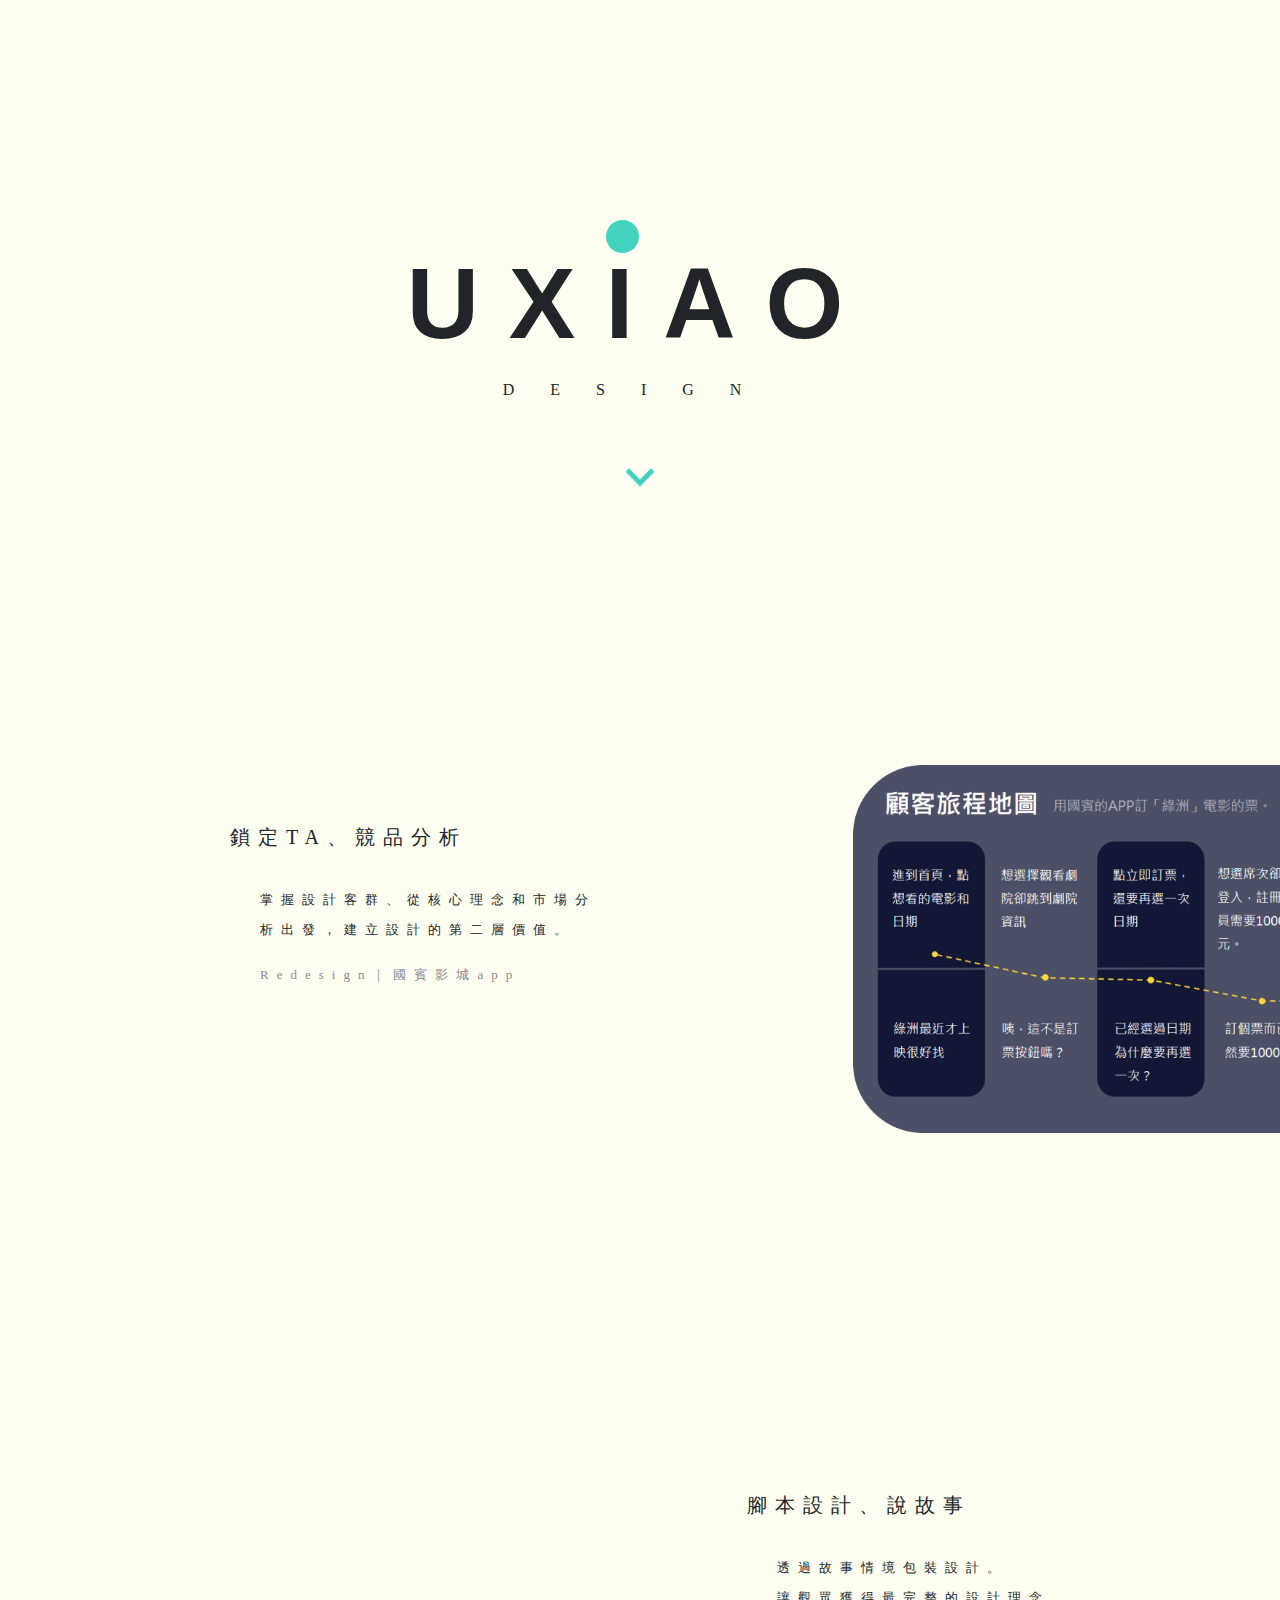
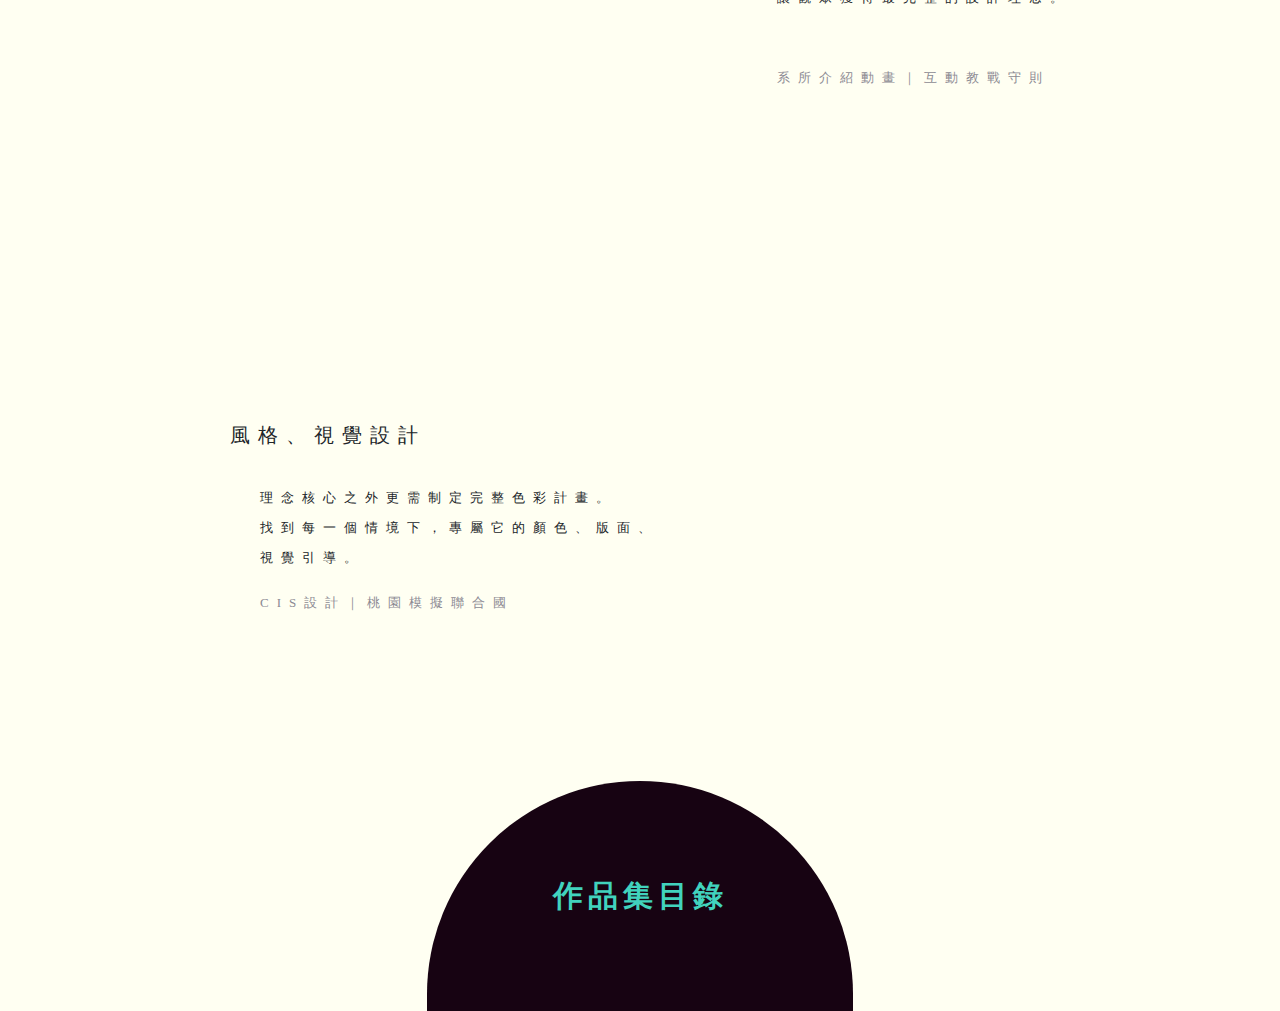
==== index.html @ 62a271b7 "Add files via upload" ====
<!DOCTYPE html>
<html lang="en">
<head>
    <meta charset="UTF-8">
    <meta name="viewport" content="width=device-width, initial-scale=1.0">
    <title>Document</title>
    <link rel="stylesheet" href="https://cdnjs.cloudflare.com/ajax/libs/animate.css/3.5.2/animate.min.css">
    <link href="https://unpkg.com/aos@2.3.1/dist/aos.css" rel="stylesheet">
    <link href="css/bootstrap.min.css" rel="stylesheet">
    
    <link rel="stylesheet" href="/css/style.css">
</head>
<body>
    <div class="container-fluid">
        <div class="hot_zone row">
            <div class="col-12">
                <div class="circle"></div>
                </div>
            <div class="col-12">
                <div class="row title">UXIAO</div>
                <div class="row subtitle">DESIGN</div>
            </div>
            <div class="row">
                <div class=" mylink" id="arrow">
                    <img class="animated bounce infinite col-12 arrow" src="/img/arrow_icon.png" alt="arrow_icon">
                </div>
            </div>
        </div>
        <div class="row" id="start">
            <div class="row first">
                <div class="col-8 word">
                    <div class="row">
                        <div class="col-12 t">
                            <h2 class=" left_title">鎖定TA、競品分析</h2>
                        </div>
                        <div class="col-12">
                            <h3 class="left_content">掌握設計客群、從核心理念和市場分析出發，建立設計的第二層價值。</h3>
                        </div>
                        <div class="col-12">
                            <h3 class="left_content ps">Redesign｜國賓影城app</h3>
                        </div>
                    </div>
                </div>
                <div class="col-4">
                    <img data-aos="fade-left" data-aos-duration="3000" class="pic" src="/img/first.png" alt="first">
                </div>
            </div>
            <div class="row second">
                <div class="col-4">
                    <img data-aos="fade-right" data-aos-duration="3000" class="pic" src="/img/second.png" alt="second">
                </div>
                <div class="col-8 word">
                    <div class="row">
                        <div class="col-12 t">
                            <h3 class="right2_title">腳本設計、說故事</h3>
                        </div>
                        <div class="col-12">
                            <h3 class="right2_content">透過故事情境包裝設計。<br>讓觀眾獲得最完整的設計理念。</h3>
                        </div>
                        <div class="col-12">
                            <h3 class="right2_content ps2">系所介紹動畫｜互動教戰守則</h3>
                        </div>
                    </div>
                    
                </div>
            </div>
            <div class="row third">
                <div class="col-8 word">
                    <div class="row">
                        <div class="col-12 t">
                            <h2 class="left3_title">風格、視覺設計</h3>
                        </div>
                        <div class="col-12">
                            <h3 class="left3_content">理念核心之外更需制定完整色彩計畫。<br>找到每一個情境下，專屬它的顏色、版面、視覺引導。</h3>
                        </div>
                        <div class="col-12">
                            <h3 class="left3_content ps3">CIS設計｜桃園模擬聯合國</h3>
                        </div>
                    </div>
                </div>
                <div class="col-4">
                    <img data-aos="fade-left" data-aos-duration="3000" class="pic" src="/img/third.png" alt="third">
                </div>
            </div>
        </div>
        <div class="row bot">
                <a href="catogory.html" style="text-decoration: none" class="learn col-4 press">作品集目錄</a>
        </div>
    </div>
    <script src="https://code.jquery.com/jquery-2.1.3.min.js"></script>
    <script src="https://unpkg.com/aos@2.3.1/dist/aos.js"></script>
    <script>
        AOS.init();
    </script>
    <script src="js/script.js"></script>
</body>
</html>
---- css/style.css ----
.mylink{
    cursor: pointer;
}

.row{
    display: flex;
    margin-left: 0;
    margin-right: 0;
    justify-content: center;
}

.container-fluid{
    padding: 0;
    margin: 0;
    background-color: #FFFFF2;
}

.hot_zone{
    background-color:#FFFFF2;
    height:665px;
}


.circle{
    margin: auto;
    margin-left: 47.3%;
    margin-top: 220px;
    border-radius: 100px;
    background-color:#41D3BD;
    width: 33px;
    height: 33px;
}

.col-12{
    height:60px;
}

.col-4{
    padding: 0;
}

@font-face {
    font-family: GenGenYoMinTW-Regular;
    src:url(/font/TW/GenYoMinTW-Regular.ttf) format("opentype");
}

@font-face {
    font-family: GenGenYoMinTW-Heavy;
    src:url(/font/TW/GenYoMinTW-Heavy.ttf) format("opentype");
}

.title{
    font-family: Roboto,sans-serif;
    font-size: 100px;
    font-weight: 700;
    letter-spacing: 30px;
}

.subtitle{
    font-family: GenYoMinTW-Heavy;
    letter-spacing: 36px;
}

.arrow{
    width: 70px;
    height: 40px;
}

.left_title{
    font-size: 20px;
    font-family: serif;
    letter-spacing: 8px;
    padding-left: 200px;
}

.left_content{
    font-size: 13px;
    line-height: 30px;
    font-family: serif;
    letter-spacing: 8px;
    padding-left: 230px;
    width: 580px;
}

.right2_title{
    font-size: 20px;
    font-family: serif;
    letter-spacing: 8px;
    padding-left: 290px;
}

.right2_content{
    font-size: 13px;
    line-height: 30px;
    font-family: serif;
    letter-spacing: 8px;
    padding-left: 320px;
    width: 650px;
}

.left3_title{
    font-size: 20px;
    font-family: serif;
    letter-spacing: 8px;
    padding-left: 200px;
}

.left3_content{
    font-size: 13px;
    line-height: 30px;
    font-family: serif;
    letter-spacing: 8px;
    padding-left: 230px;
    width: 630px;
}

.ps{
    margin-top: 15px;
    font-family: serif;
    color:#8C8A93;
    padding-left: 230px;
}

.ps2{
    margin-top: 50px;
    font-family: serif;
    color:#8C8A93;
}


.ps3{
    margin-top: 45px;
    font-family: serif;
    color:#8C8A93;
    padding-left: 230px;
}


.first{
    margin-top: 100px;
}

.second{
    margin-top: 300px;
}

.third{
    margin-top: 200px;
}

.word{
    padding-top: 60px;
}

.pic{
    width: 100%;
}

.col-9{
    margin-top: 80px;
    padding-left: 80px;
}

.t{
    margin: 0;
    height: 60px;
}

.half_circle{
    width:100px;
    font-size: 40px;
    font-weight: 700;
    color:#41D3BD;
    margin: auto;
    margin-top: 220px;
    border-radius: 400px 400px 0 0;
    background-color:#170312;
    padding: 240px 200px 0px 200px;
}

.press{
    display: flex;
    justify-content: center;
    align-items: center;
    margin-top: 50px;
    background-color: #170312;
    border-radius: 300px 300px 0px 0px;
    transition-duration: 0.2s;
}


.learn{
    font-size: 30px;
    font-weight: 700;
    text-align: center;
    letter-spacing: 5px;
    color:#41D3BD;
}

.b{
    position: absolute;
    z-index: 1;
    width: 100%;
}

.bot{
    height:280px
}
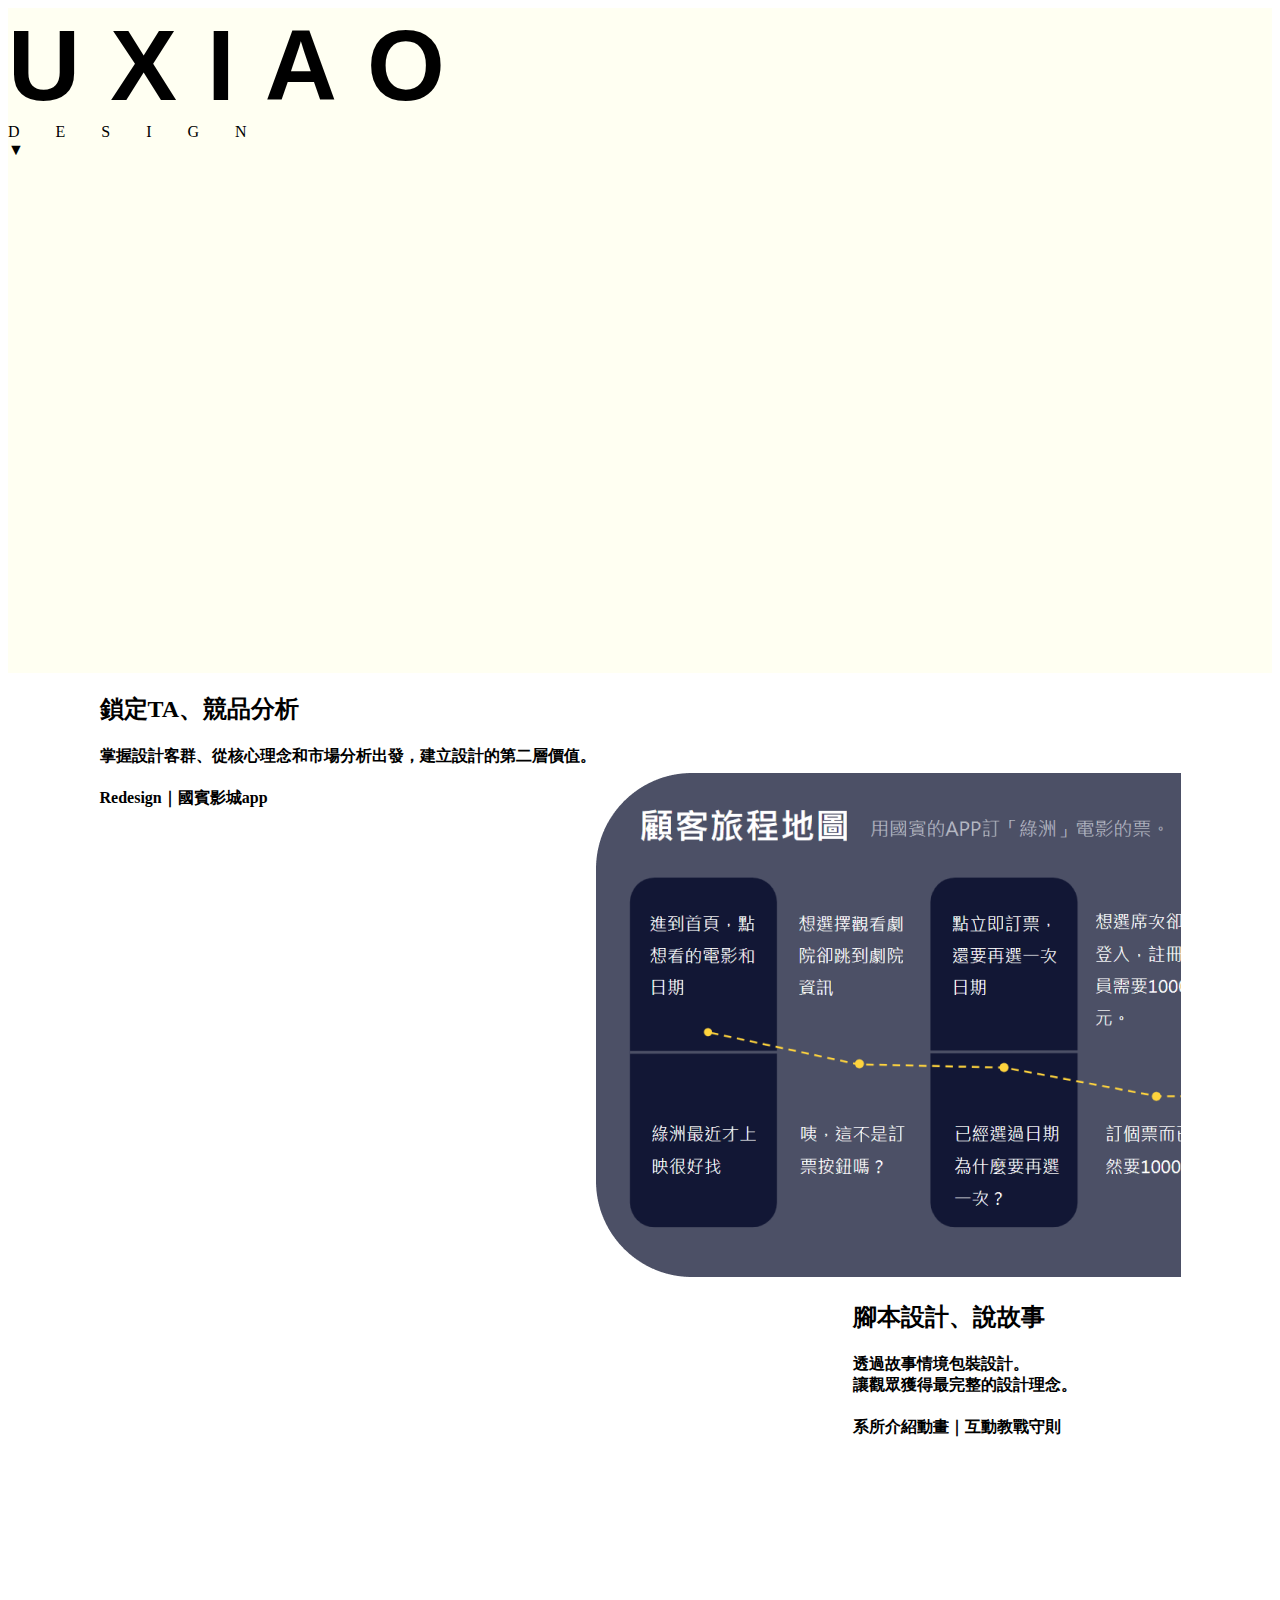
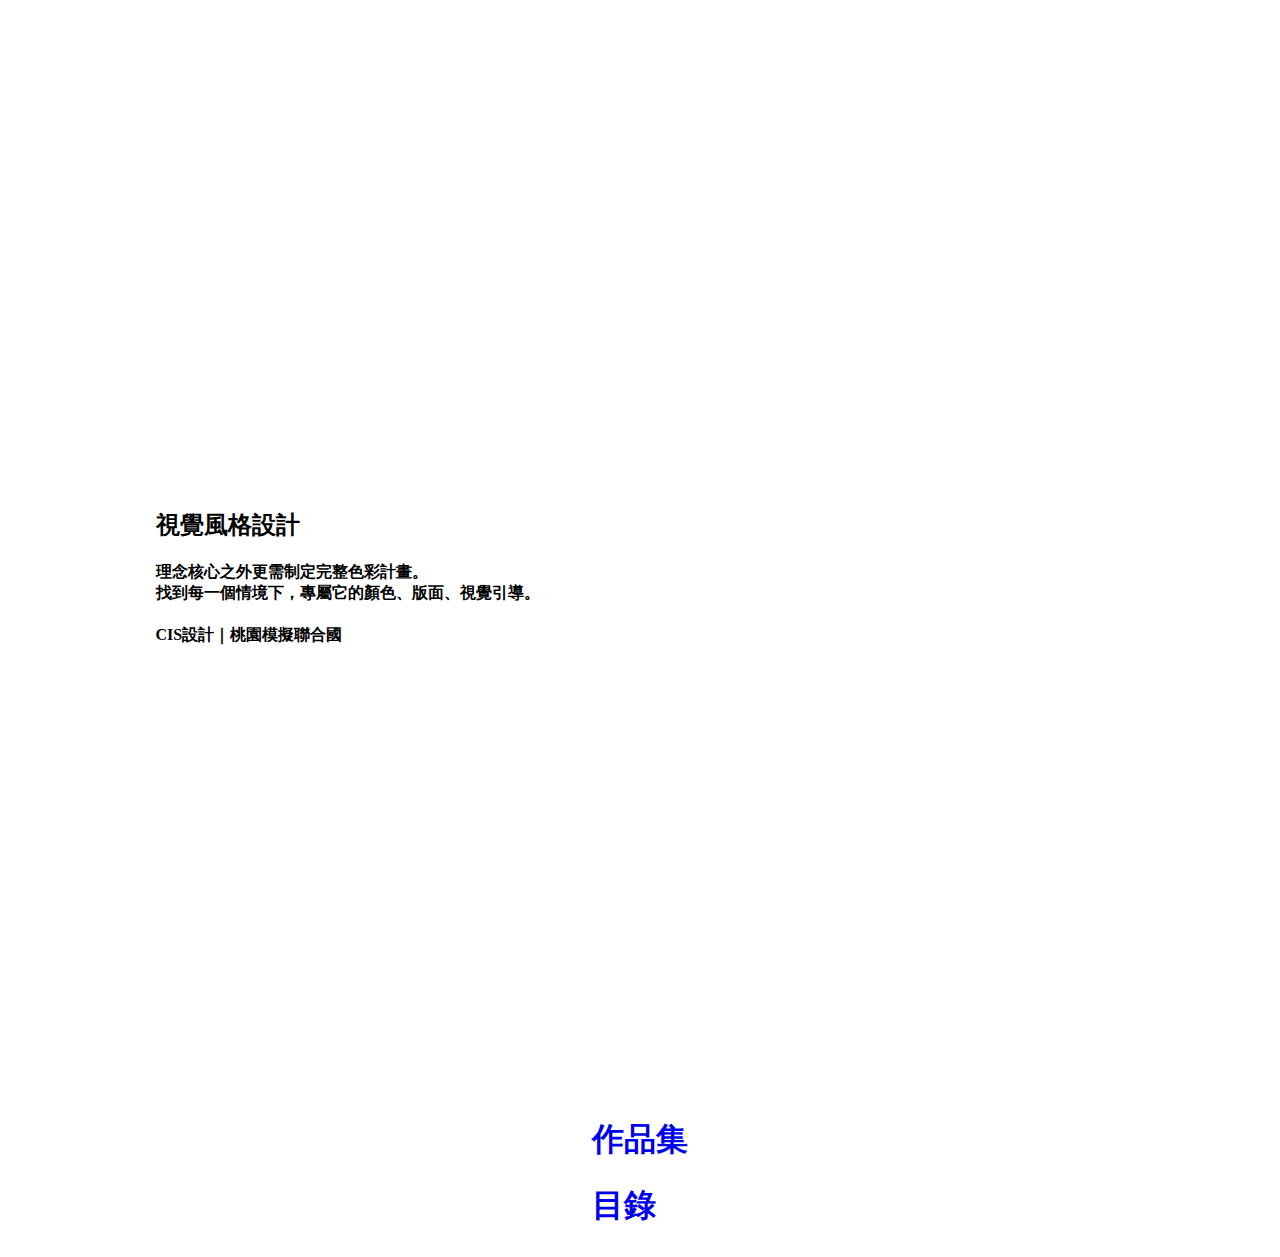
==== commit 9b4589f9: "Update index.html" ====
--- a/index.html
+++ b/index.html
@@ -3,95 +3,62 @@
 <head>
     <meta charset="UTF-8">
     <meta name="viewport" content="width=device-width, initial-scale=1.0">
-    <title>Document</title>
+    <title>UXIAO</title>
     <link rel="stylesheet" href="https://cdnjs.cloudflare.com/ajax/libs/animate.css/3.5.2/animate.min.css">
     <link href="https://unpkg.com/aos@2.3.1/dist/aos.css" rel="stylesheet">
-    <link href="css/bootstrap.min.css" rel="stylesheet">
-    
-    <link rel="stylesheet" href="/css/style.css">
+    <link rel="stylesheet" href="./css/style.css">
 </head>
-<body>
-    <div class="container-fluid">
-        <div class="hot_zone row">
-            <div class="col-12">
-                <div class="circle"></div>
-                </div>
-            <div class="col-12">
-                <div class="row title">UXIAO</div>
-                <div class="row subtitle">DESIGN</div>
+<body class="bg_black">
+    <div class="hot_zone">
+        <div class="dot bg_green"></div>
+        <div class="title white">UXIAO</div>
+        <div class="subtitle white">DESIGN</div>
+        <div class="animated bounce infinite arrow orange mylink lg_font" id="arrow">▼</div>
+    </div>
+    <div class="introduction">
+        <div class="row" id="start">
+            <div class="col-lg-7">
+                <h2 class="introduction_title white lg_font">鎖定TA、競品分析</h2>
+                <h4 class="introduction_content white sm_font">掌握設計客群、從核心理念和市場分析出發，建立設計的第二層價值。</h4>
+                <h4 class="introduction_ex white sm_font">Redesign｜國賓影城app</h4>
             </div>
-            <div class="row">
-                <div class=" mylink" id="arrow">
-                    <img class="animated bounce infinite col-12 arrow" src="/img/arrow_icon.png" alt="arrow_icon">
-                </div>
+            <div class="col-lg-5 col-r">
+                <img data-aos="fade-left" data-aos-duration="3000" class="pic first" src="./img/first.png" alt="">
             </div>
         </div>
-        <div class="row" id="start">
-            <div class="row first">
-                <div class="col-8 word">
-                    <div class="row">
-                        <div class="col-12 t">
-                            <h2 class=" left_title">鎖定TA、競品分析</h2>
-                        </div>
-                        <div class="col-12">
-                            <h3 class="left_content">掌握設計客群、從核心理念和市場分析出發，建立設計的第二層價值。</h3>
-                        </div>
-                        <div class="col-12">
-                            <h3 class="left_content ps">Redesign｜國賓影城app</h3>
-                        </div>
-                    </div>
-                </div>
-                <div class="col-4">
-                    <img data-aos="fade-left" data-aos-duration="3000" class="pic" src="/img/first.png" alt="first">
-                </div>
+        <div class="row">
+            <div class="col-lg-5 col-l">
+                <img data-aos="fade-right" data-aos-duration="3000" class="pic second" src="./img/second.png" alt="">
             </div>
-            <div class="row second">
-                <div class="col-4">
-                    <img data-aos="fade-right" data-aos-duration="3000" class="pic" src="/img/second.png" alt="second">
-                </div>
-                <div class="col-8 word">
-                    <div class="row">
-                        <div class="col-12 t">
-                            <h3 class="right2_title">腳本設計、說故事</h3>
-                        </div>
-                        <div class="col-12">
-                            <h3 class="right2_content">透過故事情境包裝設計。<br>讓觀眾獲得最完整的設計理念。</h3>
-                        </div>
-                        <div class="col-12">
-                            <h3 class="right2_content ps2">系所介紹動畫｜互動教戰守則</h3>
-                        </div>
-                    </div>
-                    
-                </div>
-            </div>
-            <div class="row third">
-                <div class="col-8 word">
-                    <div class="row">
-                        <div class="col-12 t">
-                            <h2 class="left3_title">風格、視覺設計</h3>
-                        </div>
-                        <div class="col-12">
-                            <h3 class="left3_content">理念核心之外更需制定完整色彩計畫。<br>找到每一個情境下，專屬它的顏色、版面、視覺引導。</h3>
-                        </div>
-                        <div class="col-12">
-                            <h3 class="left3_content ps3">CIS設計｜桃園模擬聯合國</h3>
-                        </div>
-                    </div>
-                </div>
-                <div class="col-4">
-                    <img data-aos="fade-left" data-aos-duration="3000" class="pic" src="/img/third.png" alt="third">
-                </div>
+            <div class="col-lg-7">
+                <h2 class="introduction_title white lg_font">腳本設計、說故事</h2>
+                <h4 class="introduction_content white sm_font">透過故事情境包裝設計。<br>讓觀眾獲得最完整的設計理念。</h4>
+                <h4 class="introduction_ex white sm_font">系所介紹動畫｜互動教戰守則</h4>
             </div>
         </div>
-        <div class="row bot">
-                <a href="catogory.html" style="text-decoration: none" class="learn col-4 press">作品集目錄</a>
+        <div class="row">
+            <div class="col-lg-7">
+                <h2 class="introduction_title white lg_font">視覺風格設計</h2>
+                <h4 class="introduction_content white sm_font">理念核心之外更需制定完整色彩計畫。<br>找到每一個情境下，專屬它的顏色、版面、視覺引導。</h4>
+                <h4 class="introduction_ex white sm_font">CIS設計｜桃園模擬聯合國</h4>
+            </div>
+            <div class="col-lg-5 col-r">
+                <img data-aos="fade-left" data-aos-duration="3000" class="pic first" src="./img/third.png" alt="">
+            </div>
+        </div>
+        <div class="row">
+            <a href="./catogory.html" style="text-decoration: none;" class="btn mylink">
+                <h1 class="btn_content green">作品集</h1>
+                <h1 class="btn_content green">目錄</h1>
+            </a>
         </div>
     </div>
+    
     <script src="https://code.jquery.com/jquery-2.1.3.min.js"></script>
     <script src="https://unpkg.com/aos@2.3.1/dist/aos.js"></script>
     <script>
         AOS.init();
     </script>
-    <script src="js/script.js"></script>
+    <script src="./js/script.js"></script>
 </body>
-</html>+</html>
--- a/css/style.css
+++ b/css/style.css
@@ -184,7 +184,7 @@
     align-items: center;
     margin-top: 50px;
     background-color: #170312;
-    border-radius: 300px 300px 0px 0px;
+    border-radius: 400px 400px 0px 0px;
     transition-duration: 0.2s;
 }
 
@@ -205,4 +205,4 @@
 
 .bot{
     height:280px
-}+}
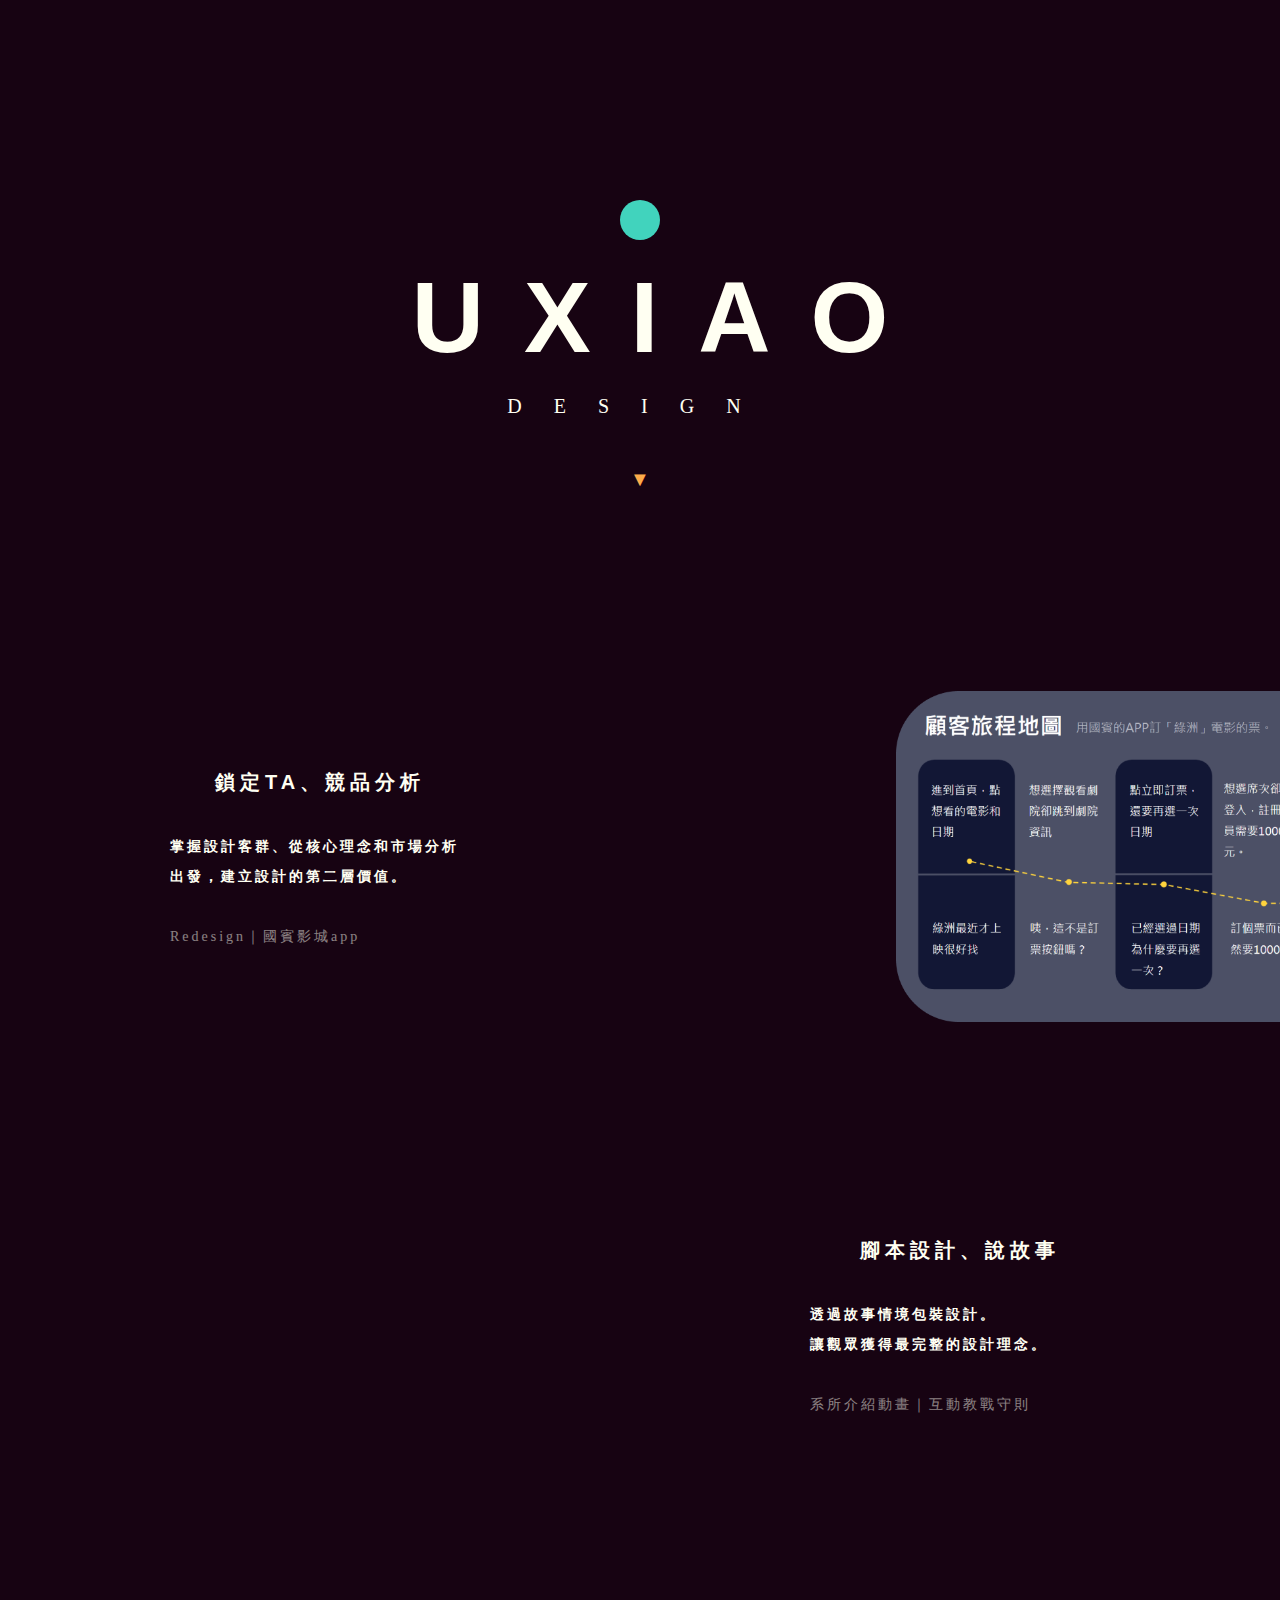
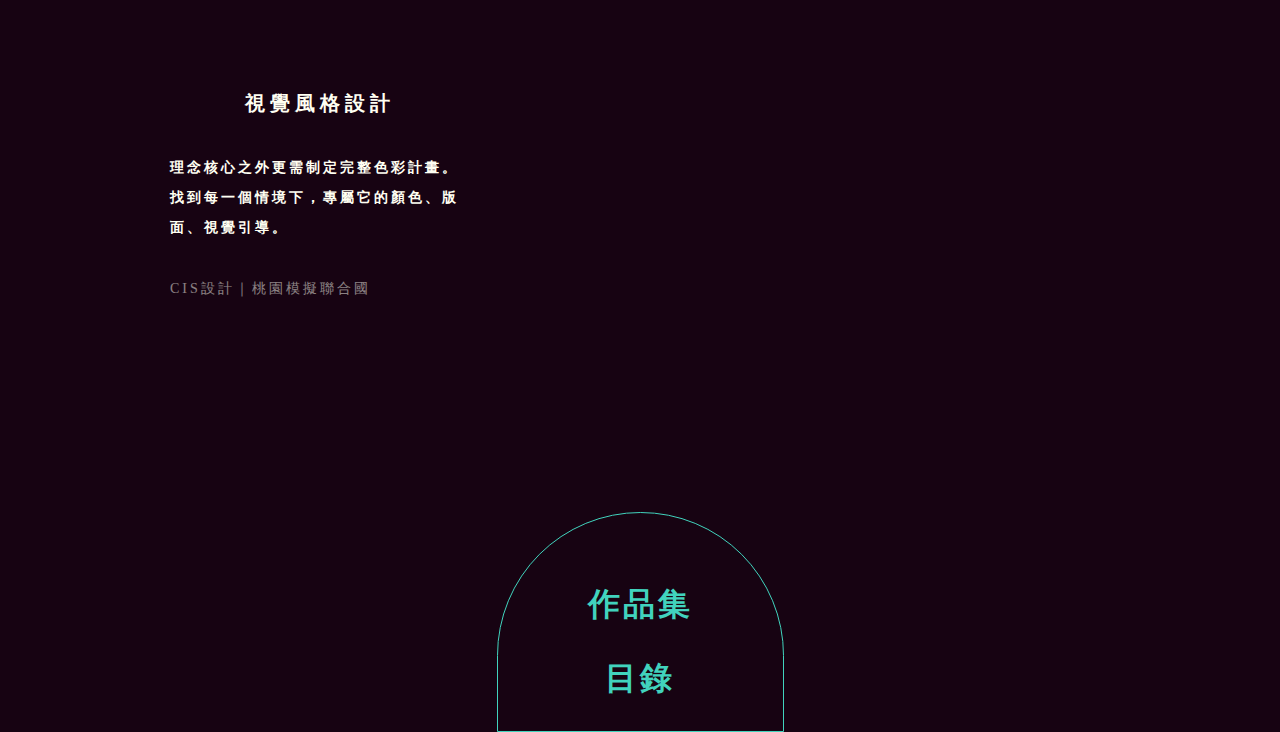
==== commit 5363678f: "Update index.html" ====
--- a/index.html
+++ b/index.html
@@ -11,7 +11,7 @@
 <body class="bg_black">
     <div class="hot_zone">
         <div class="dot bg_green"></div>
-        <div class="title white">UXIAO</div>
+        <div class="title white">&thinsp;UXIAO</div>
         <div class="subtitle white">DESIGN</div>
         <div class="animated bounce infinite arrow orange mylink lg_font" id="arrow">▼</div>
     </div>
--- a/css/style.css
+++ b/css/style.css
@@ -1,208 +1,178 @@
+body{
+    margin: 0;
+}
+
 .mylink{
     cursor: pointer;
 }
 
+/*text color*/
+.green{
+    color:#41D3BD;
+}
+
+.white{
+    color:#FFFFF2;
+}
+
+.orange{
+    color:#FDAB4A;
+}
+
+.black{
+    color: #170312;
+}
+
+/*bgc*/
+.bg_fff{
+    background-color: #fff;
+}
+
+.bg_green{
+    background-color:#41D3BD;
+}
+
+.bg_white{
+    background-color:#FFFFF2;
+}
+
+.bg_orange{
+    background-color:#FDAB4A;
+}
+
+.bg_black{
+    background-color: #170312;
+}
+
+/*font_size*/
+.lg_font{
+    font-size: 20px;
+}
+
+.mid_font{
+    font-size: 17px;
+}
+
+.sm_font{
+    font-size: 14px;
+}
+
+/*hot_zone*/
+.hot_zone{
+    margin-top: 200px;
+    margin-bottom: 200px;
+    margin-left: auto;
+    margin-right: auto;
+}
+
+.dot{
+    width: 40px;
+    height: 40px;
+    margin-left: auto;
+    margin-right: auto;
+    border-radius: 100%;
+}
+
+.title{
+    margin-top: 20px;
+    text-align: center;
+    font-size: 100px;
+    font-family: sans-serif;
+    font-weight: 700;
+    letter-spacing: 40px;
+}
+
+.subtitle{
+    font-size: 20px;
+    margin-top: 20px;
+    text-align: center;
+    letter-spacing: 32px;
+}
+
+.arrow{
+    margin-top: 50px;
+    text-align: center;
+}
+
+/*row_col*/
 .row{
+    margin-top: 150px;
     display: flex;
-    margin-left: 0;
-    margin-right: 0;
+    width: 100%;
+}
+
+.col-lg-7{
+    width: 50%;
+    display: flex;
+    flex-direction: column;
+    align-items: center;
     justify-content: center;
 }
 
-.container-fluid{
-    padding: 0;
-    margin: 0;
-    background-color: #FFFFF2;
+.col-lg-5{
+    width: 50%;
 }
 
-.hot_zone{
-    background-color:#FFFFF2;
-    height:665px;
+.col-l{
+    text-align: left;
+}
+
+.col-r{
+    text-align: right;
+}
+
+.pic{
+    width: 60%;
+}
+
+.first{
+    margin-right: auto;
+}
+
+/*introduction*/
+.introduction{
+
+}
+
+.introduction_title{
+    letter-spacing: 5px;
+    font-family: sans-serif;
+}
+
+.introduction_content{
+    width: 300px;
+    font-weight: 600;
+    letter-spacing: 3px;
+    line-height: 30px;
+    font-family: sans-serif;
+}
+
+.introduction_ex{
+    width: 300px;
+    font-weight: 300;
+    opacity: 50%;
+    letter-spacing: 3px;
+}
+
+/*btn*/
+.btn{
+    margin-left: auto;
+    margin-right: auto;
+    padding: 70px 70px 0px 70px;
+    border: 1px solid #41D3BD;
+    border-radius: 200px 200px 0 0;
+    display: flex;
+    flex-direction: column;
+    transition-duration: 1s;
 }
 
 
-.circle{
-    margin: auto;
-    margin-left: 47.3%;
-    margin-top: 220px;
-    border-radius: 100px;
-    background-color:#41D3BD;
-    width: 33px;
-    height: 33px;
+.btn_content{
+    text-align: center;
+    font-family: sans-serif;
+    font-weight: 900;
+    padding: 0px 20px 30px 20px;
+    margin: 0;
+    letter-spacing: 3px;
+    transition-duration: 1s;
 }
-
-.col-12{
-    height:60px;
-}
-
-.col-4{
-    padding: 0;
-}
-
-@font-face {
-    font-family: GenGenYoMinTW-Regular;
-    src:url(/font/TW/GenYoMinTW-Regular.ttf) format("opentype");
-}
-
-@font-face {
-    font-family: GenGenYoMinTW-Heavy;
-    src:url(/font/TW/GenYoMinTW-Heavy.ttf) format("opentype");
-}
-
-.title{
-    font-family: Roboto,sans-serif;
-    font-size: 100px;
-    font-weight: 700;
-    letter-spacing: 30px;
-}
-
-.subtitle{
-    font-family: GenYoMinTW-Heavy;
-    letter-spacing: 36px;
-}
-
-.arrow{
-    width: 70px;
-    height: 40px;
-}
-
-.left_title{
-    font-size: 20px;
-    font-family: serif;
-    letter-spacing: 8px;
-    padding-left: 200px;
-}
-
-.left_content{
-    font-size: 13px;
-    line-height: 30px;
-    font-family: serif;
-    letter-spacing: 8px;
-    padding-left: 230px;
-    width: 580px;
-}
-
-.right2_title{
-    font-size: 20px;
-    font-family: serif;
-    letter-spacing: 8px;
-    padding-left: 290px;
-}
-
-.right2_content{
-    font-size: 13px;
-    line-height: 30px;
-    font-family: serif;
-    letter-spacing: 8px;
-    padding-left: 320px;
-    width: 650px;
-}
-
-.left3_title{
-    font-size: 20px;
-    font-family: serif;
-    letter-spacing: 8px;
-    padding-left: 200px;
-}
-
-.left3_content{
-    font-size: 13px;
-    line-height: 30px;
-    font-family: serif;
-    letter-spacing: 8px;
-    padding-left: 230px;
-    width: 630px;
-}
-
-.ps{
-    margin-top: 15px;
-    font-family: serif;
-    color:#8C8A93;
-    padding-left: 230px;
-}
-
-.ps2{
-    margin-top: 50px;
-    font-family: serif;
-    color:#8C8A93;
-}
-
-
-.ps3{
-    margin-top: 45px;
-    font-family: serif;
-    color:#8C8A93;
-    padding-left: 230px;
-}
-
-
-.first{
-    margin-top: 100px;
-}
-
-.second{
-    margin-top: 300px;
-}
-
-.third{
-    margin-top: 200px;
-}
-
-.word{
-    padding-top: 60px;
-}
-
-.pic{
-    width: 100%;
-}
-
-.col-9{
-    margin-top: 80px;
-    padding-left: 80px;
-}
-
-.t{
-    margin: 0;
-    height: 60px;
-}
-
-.half_circle{
-    width:100px;
-    font-size: 40px;
-    font-weight: 700;
-    color:#41D3BD;
-    margin: auto;
-    margin-top: 220px;
-    border-radius: 400px 400px 0 0;
-    background-color:#170312;
-    padding: 240px 200px 0px 200px;
-}
-
-.press{
-    display: flex;
-    justify-content: center;
-    align-items: center;
-    margin-top: 50px;
-    background-color: #170312;
-    border-radius: 400px 400px 0px 0px;
-    transition-duration: 0.2s;
-}
-
-
-.learn{
-    font-size: 30px;
-    font-weight: 700;
-    text-align: center;
-    letter-spacing: 5px;
-    color:#41D3BD;
-}
-
-.b{
-    position: absolute;
-    z-index: 1;
-    width: 100%;
-}
-
-.bot{
-    height:280px
-}
